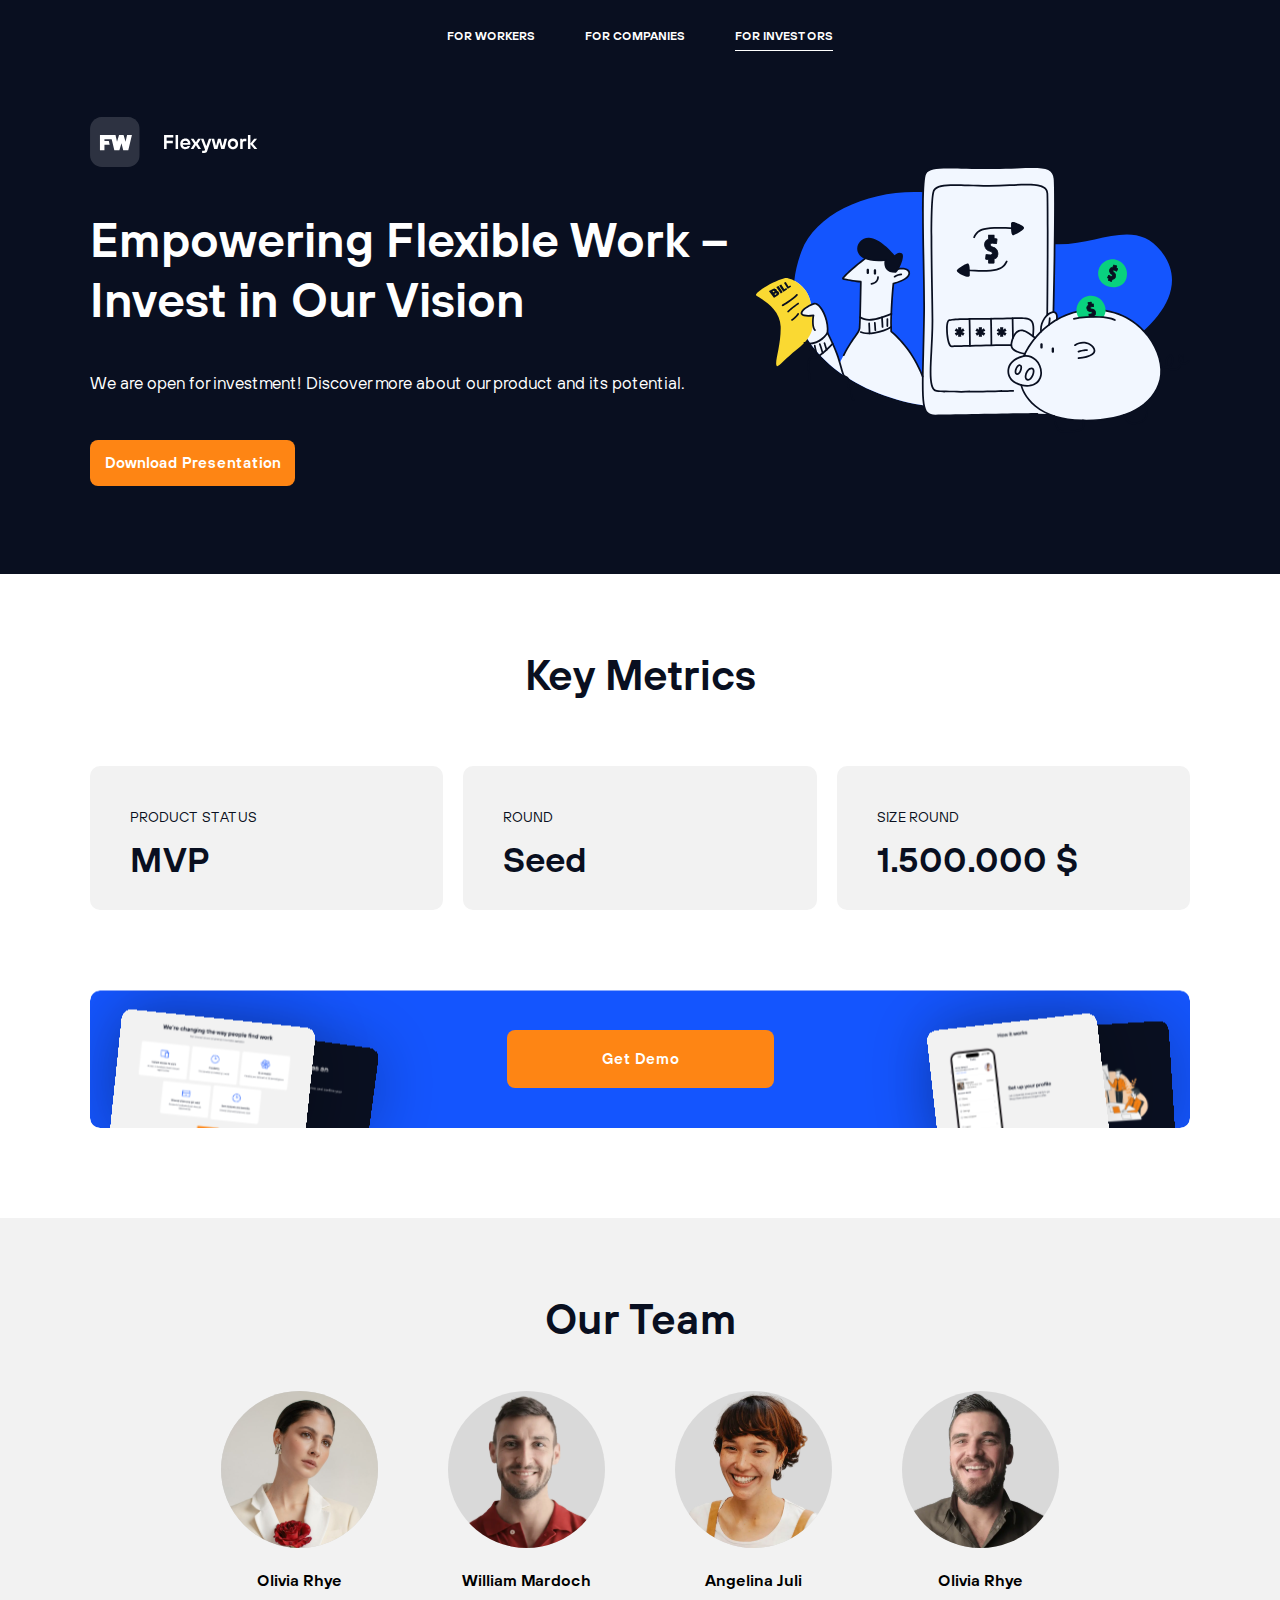
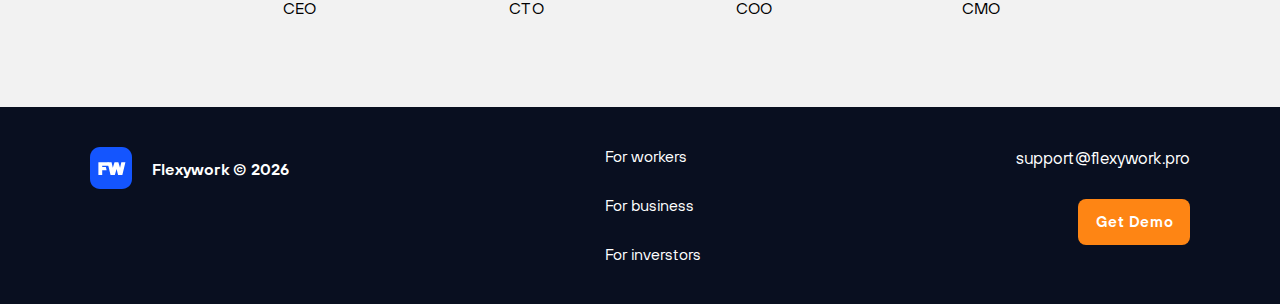
==== investors.html @ 7b8d2a70 "[init]: init" ====
<!DOCTYPE html>
<html lang="en">
<head>
	<meta charset="UTF-8">
	<meta name="viewport" content="width=device-width, initial-scale=1.0">
	<link rel="shortcut icon" href="./img/favicon.svg" type="image/x-icon">
	<title>For Investors</title>
	<link rel="stylesheet" href="./style.css">
	<link rel="stylesheet" href="./style/investors.css">
</head>
<body>

	<header class="header">
		<div class="container">
			<div class="header__inner">

				<a href="/" class="logo">
					<img src="./img/logo.svg" alt="logo">
				</a>

				<ul class="nav">
					<li class="nav__item"><a href="/#work">For Workers</a></li>
					<li class="nav__item"><a href="/#accelerate">For Companies</a></li>
					<li class="nav__item"><a href="/investors.html" class="active">For Investors</a></li>
				</ul>
	
				<div class="burger">
					<span></span>
					<span></span>
				</div>

			</div>
		</div>
	</header>
	
	<section class="main">
		<div class="container">
			<div class="main__inner">

				<div class="main__content">

					<div class="logo">
						<img src="./img/logo.svg" alt="logo">
					</div>

					<h1 class="main__title">
						Empowering Flexible Work – Invest in Our Vision
					</h1>

					<p class="main__desc">
						We are open for investment! Discover more about our product and its potential.
					</p>

					<div class="main__buttons">
						<a href="/" class="button">Download Presentation</a>
					</div>

				</div>

				<div class="main__img">
					<img src="./img/investors-main.svg" alt="">
				</div>

			</div>
		</div>
	</section>

	<section class="metrics section">
		<div class="container">
			<div class="metrics__inner">
				<h2 class="metrics__title section__title">Key Metrics</h2>

				<div class="metrics__list">
					<div class="metrics__item">
						<h4 class="metrics__item-title">Product Status</h4>

						<p class="metrics__item-text">MVP</p>
					</div>
					<div class="metrics__item">
						<h4 class="metrics__item-title">ROUND</h4>

						<p class="metrics__item-text">Seed</p>
					</div>
					<div class="metrics__item">
						<h4 class="metrics__item-title">SIze round</h4>

						<p class="metrics__item-text">1.500.000 $</p>
					</div>
				</div>

				<div class="metrics__presentation">
					<a href="/" class="button">
						Get Demo
					</a>
				</div>
			</div>
		</div>
	</section>

	<section class="team section">
		<div class="container">

			<div class="team__inner">
				<h2 class="team__title section__title">
					Our Team
				</h2>

				<div class="team__list">

					<div class="team__item">
						<div class="team__item-img">
							<img src="./img/team-1.svg" alt="team">
						</div>

						<h4 class="team__item-title">Olivia Rhye</h4>

						<p class="team__item-desc">CEO</p>
					</div>

					<div class="team__item">
						<div class="team__item-img">
							<img src="./img/team-2.svg" alt="team">
						</div>

						<h4 class="team__item-title">William Mardoch</h4>

						<p class="team__item-desc">CTO</p>
					</div>

					<div class="team__item">
						<div class="team__item-img">
							<img src="./img/team-3.svg" alt="team">
						</div>

						<h4 class="team__item-title">Angelina Juli</h4>

						<p class="team__item-desc">COO</p>
					</div>

					<div class="team__item">
						<div class="team__item-img">
							<img src="./img/team-4.svg" alt="team">
						</div>

						<h4 class="team__item-title">Olivia Rhye</h4>

						<p class="team__item-desc">CMO</p>
					</div>

				</div>

			</div>

		</div>
	</section>

	<footer class="footer">
		<div class="container">
			<div class="footer__inner">

				<div class="footer__copyright">
					<div class="footer__img">
						<img src="./img/footer.svg" alt="">
					</div>

					<p>Flexywork © <span>2024</span></p>
				</div>

				<ul class="footer__nav">
					<li class="footer__nav-item"><a href="/#work">For workers</a></li>
					<li class="footer__nav-item"><a href="/#accelerate">For business</a></li>
					<li class="footer__nav-item"><a href="/investors.html">For inverstors</a></li>
				</ul>

				<div class="footer__contact">
					<a href="mailto:support@flexywork.pro" class="footer__link">support@flexywork.pro</a>

					<a href="/" class="button">
						Get Demo
					</a>
				</div>

			</div>
		</div>
	</footer>

	<script src="./main.js"></script>

</body>
</html>
---- style.css ----
@font-face {
    font-family: "TT Hoves";
    src: url("./fonts/TTHoves-Regular.woff2") format("woff2");
    font-display: swap;
    font-weight: 400;
}

@font-face {
    font-family: "TT Hoves";
    src: url("./fonts/TTHoves-DemiBold.woff2") format("woff2");
    font-display: swap;
    font-weight: 600;
}

*,
*::before,
*::after {
    margin: 0;
    padding: 0;
    -webkit-box-sizing: border-box;
            box-sizing: border-box;
}

html {
    font-family: "TT Hoves";
    scroll-behavior: smooth;
    overflow-x: hidden;
}

html.overflow {
	overflow: hidden;
}

body {
    overflow-x: hidden;
}

button {
    font-family: "TT Hoves";
    outline: none;
    border: none;
    cursor: pointer;
}

input,
textarea,
select {
    font-family: "TT Hoves";
    outline: none;
}

ul,
li {
    list-style: none;
}

h1,
h2,
h3,
h4,
h5,
h6 {
    padding: 0;
    margin: 0;
}

p {
    font-weight: 400;
    padding: 0;
    margin: 0;
}

a,
a:visited,
a:hover,
a:active {
    text-decoration: none;
    outline: none;
}

.container {
	max-width: 1140px;
	padding: 0 20px;
	margin: 0 auto;
}

.section {
	padding: 90px 0;
}

.section__title {
	font-family: 'TT Hoves';
	font-weight: 600;
	font-size: 42px;
	line-height: 22px;
	text-align: center;
	color: #090F20;
}

.section__subtitle {
	font-family: 'TT Hoves';
	font-weight: 400;
	font-size: 15px;
	line-height: 22px;
	text-align: center;
	color: rgba(9, 15, 32, 0.7);
}

.button {
	display: -webkit-box;
	display: -ms-flexbox;
	display: flex;
	-webkit-box-align: center;
	    -ms-flex-align: center;
	        align-items: center;
	-webkit-box-pack: center;
	    -ms-flex-pack: center;
	        justify-content: center;
	text-align: center;
	height: 58px;
	
	background: #FE8514;
	border-radius: 8px;

	font-family: 'TT Hoves';
	font-weight: 600;
	font-size: 15px;
	line-height: 22px;
	color: #FFFFFF;
	-webkit-transition: all .3s ease;
	-o-transition: all .3s ease;
	transition: all .3s ease;
}

.button:hover {
	background: rgba(254,133,20, .8);
}

.button--white {
	background: #FFFFFF;
	color: #090F20;
}

.button--white:hover {
	background: rgba(254,255,255, .8);
}

.button--blue {
	background: #1455FE;
}

.button--blue:hover {
	background: rgba(20,85,254, .8);
}


.header {
	padding: 25px 0 23px;
	background: #1455FE;
}

.header__inner {
	display: -webkit-box;
	display: -ms-flexbox;
	display: flex;
	-webkit-box-align: center;
	    -ms-flex-align: center;
	        align-items: center;
	-webkit-box-pack: center;
	    -ms-flex-pack: center;
	        justify-content: center;
}

.header__inner .logo {
	display: none;
	margin-bottom: 0;
}

.nav {
	display: -webkit-box;
	display: -ms-flexbox;
	display: flex;
	-webkit-box-align: center;
	    -ms-flex-align: center;
	        align-items: center;
	-webkit-box-pack: center;
	    -ms-flex-pack: center;
	        justify-content: center;
	gap: 50px;
}

.nav__item a {
	position: relative;
	font-family: 'TT Hoves';
	font-weight: 600;
	font-size: 12px;
	line-height: 14px;
	text-transform: uppercase;
	color: #FFFFFF;
}

.nav__item a::before {
	content: "";
	position: absolute;
	left: 0;
	bottom: -8px;
	width: 0;
	height: 1px;
	background: #fff;
	-webkit-transition: all .3s ease;
	-o-transition: all .3s ease;
	transition: all .3s ease;
}

.nav__item a:hover::before {
	width: 100%;
}


.burger {
    display: none;
    position: relative;
    width: 40px;
    height: 40px;
	padding: 10px 5px;
    cursor: pointer;
	-webkit-transition: all .3s ease;
	-o-transition: all .3s ease;
	transition: all .3s ease;
}

.burger span {
    width: 100%;
    height: 2px;
    background: #fff;
    border-radius: 8px;
}

.burger::before {
    content: "";
    position: absolute;
    left: 50%;
    top: 50%;
    -webkit-transform: translate(-50%, -50%);
        -ms-transform: translate(-50%, -50%);
            transform: translate(-50%, -50%);
    width: calc(100% - 10px);
    height: 2px;
    background: #fff;
    border-radius: 8px;
}

.burger.close {
	width: 40px;
	height: 40px;
}

.burger.close span:nth-child(1) {
	-webkit-transform: rotate(45deg);
	    -ms-transform: rotate(45deg);
	        transform: rotate(45deg);
}

.burger.close span:nth-child(2) {
	-webkit-transform: rotate(-45deg);
	    -ms-transform: rotate(-45deg);
	        transform: rotate(-45deg);
}

.burger.close span {
	position: absolute;
	left: 0;
	top: 50%;
	background: #000;
}

.burger.close::before {
	display: none;
}


.main {
	padding: 50px 0 88px;
	background: #1455FE;
}

.main__inner {
	display: -webkit-box;
	display: -ms-flexbox;
	display: flex;
	-webkit-box-align: center;
	    -ms-flex-align: center;
	        align-items: center;
	-webkit-box-pack: justify;
	    -ms-flex-pack: justify;
	        justify-content: space-between;
	gap: 20px;
}

.main__content {
	display: -webkit-box;
	display: -ms-flexbox;
	display: flex;
	-webkit-box-orient: vertical;
	-webkit-box-direction: normal;
	    -ms-flex-direction: column;
	        flex-direction: column;
}

.logo {
	display: -webkit-box;
	display: -ms-flexbox;
	display: flex;
	margin-bottom: 43px;
	width: 168px;
}

.logo img {
	width: 100%;
	height: 100%;
}

.main__title {
	font-family: 'TT Hoves';
	font-weight: 600;
	font-size: 60px;
	line-height: 60px;
	color: #FFFFFF;
	margin-bottom: 43px;
}

.main__desc {
	font-family: 'TT Hoves';
	font-weight: 400;
	font-size: 17px;
	line-height: 20px;
	color: #FFFFFF;
	margin-bottom: 47px;
}

.main__buttons {
	display: -webkit-box;
	display: -ms-flexbox;
	display: flex;
	-webkit-box-align: center;
	    -ms-flex-align: center;
	        align-items: center;
	gap: 20px;
}

.main .button {
	width: 109px;
	height: 46px;
}

.main .button--white {
	width: 131px;
}


.about__inner {
	display: -webkit-box;
	display: -ms-flexbox;
	display: flex;
	text-align: center;
	-webkit-box-orient: vertical;
	-webkit-box-direction: normal;
	    -ms-flex-direction: column;
	        flex-direction: column;
}

.about__subtitle {
	margin-bottom: 30px;
}

.about__title {
	margin-bottom: 50px;
}

.about__desc {
	max-width: 746px;
	margin: 0 auto 40px;
	font-family: 'TT Hoves';
	font-weight: 400;
	font-size: 18px;
	line-height: 28px;
	color: #090F20;
}

.about .button {
	width: 161px;
	margin: 0 auto;
}


.advantages {
	background: #F2F2F2;
}

.advantages__title {
	margin-bottom: 30px;
}

.advantages__subtitle {
	margin-bottom: 60px;
}

.advantages__list {
	display: -webkit-box;
	display: -ms-flexbox;
	display: flex;
	text-align: center;
	-webkit-box-pack: center;
	    -ms-flex-pack: center;
	        justify-content: center;
	-ms-flex-wrap: wrap;
	    flex-wrap: wrap;
	gap: 20px;
	margin-bottom: 60px;
}

.advantages__item {
	width: calc(100% / 3 - 14px);
	display: -webkit-box;
	display: -ms-flexbox;
	display: flex;
	-webkit-box-align: center;
	    -ms-flex-align: center;
	        align-items: center;
	-webkit-box-orient: vertical;
	-webkit-box-direction: normal;
	    -ms-flex-direction: column;
	        flex-direction: column;
	padding: 40px 20px;
	background: #FFFFFF;
	border-radius: 10px;
}

.advantages__item-img {
	width: 74px;
	height: 74px;
	margin-bottom: 20px;
}

.advantages__item-img img {
	width: 100%;
	height: 100%;
}

.advantages__item-title {
	font-family: 'TT Hoves';
	font-weight: 600;
	font-size: 17px;
	line-height: 22px;
	color: #090F20;
	margin-bottom: 10px;
}

.advantages__item-desc {
	font-family: 'TT Hoves';
	font-weight: 400;
	font-size: 15px;
	line-height: 22px;
	color: #090F20;
}

.advantages .button {
	width: 161px;
	margin: 0 auto;
}


.accelerate {
	background: #090F20;
}

.accelerate__title {
	color: #fff;
	margin-bottom: 30px;
}

.accelerate__subtitle {
	color: #fff;
	margin-bottom: 70px;
}

.accelerate__content {
	display: -webkit-box;
	display: -ms-flexbox;
	display: flex;
	-webkit-box-align: center;
	    -ms-flex-align: center;
	        align-items: center;
	-webkit-box-pack: justify;
	    -ms-flex-pack: justify;
	        justify-content: space-between;
	gap: 78px;
}

.accelerate__items {
	display: -webkit-box;
	display: -ms-flexbox;
	display: flex;
	-webkit-box-orient: vertical;
	-webkit-box-direction: normal;
	    -ms-flex-direction: column;
	        flex-direction: column;
	gap: 20px;
}

.accelerate__item {
	display: -webkit-box;
	display: -ms-flexbox;
	display: flex;
	-webkit-box-orient: vertical;
	-webkit-box-direction: normal;
	    -ms-flex-direction: column;
	        flex-direction: column;
	padding: 30px;
	gap: 20px;
	background: #F2F2F2;
	border-radius: 20px;
}

.accelerate__item-title {
	font-family: 'TT Hoves';
	font-weight: 600;
	font-size: 22px;
	line-height: 22px;
	color: #090F20;
}

.accelerate__item-desc {
	font-family: 'TT Hoves';
	font-weight: 400;
	font-size: 15px;
	line-height: 22px;
	color: #090F20;
}

.accelerate__item .button {
	width: 137px;
	height: 46px;
}


.work {
	background: #F2F2F2;
}

.work__title {
	margin-bottom: 80px;
}

.work__list {
	display: -webkit-box;
	display: -ms-flexbox;
	display: flex;
	-webkit-box-orient: vertical;
	-webkit-box-direction: normal;
	    -ms-flex-direction: column;
	        flex-direction: column;
	gap: 80px;
	margin-bottom: 80px;
}

.work__item {
	display: -webkit-box;
	display: -ms-flexbox;
	display: flex;
	-webkit-box-align: center;
	    -ms-flex-align: center;
	        align-items: center;
	gap: 70px;
}

.work__item-title {
	font-family: 'TT Hoves';
	font-weight: 600;
	font-size: 42px;
	line-height: 42px;
	color: #090F20;
	margin-bottom: 30px;
}

.work__item-desc {
	font-family: 'TT Hoves';
	font-weight: 400;
	font-size: 20px;
	line-height: 28px;
	color: #090F20;
}

.work .button {
	width: 226px;
	margin: 0 auto;
}


.platform {
	position: relative;
	z-index: 1;
}

.platform__title {
	margin-bottom: 80px;
}

.video__player {
	margin-bottom: 80px;
}

.video__player-preview {
	pointer-events: none;
}

.video__player-preview,
.video__player iframe {
    width: 100%;
    height: 618px;
    position: relative;
    border-radius: 10px;
    overflow: hidden;
}

.video__player-preview img {
    width: 100%;
    height: 100%;
    -o-object-fit: cover;
       object-fit: cover;
}

.video__player-preview:after {
    content: url("data:image/svg+xml,%3Csvg width='27' height='32' viewBox='0 0 27 32' fill='none' xmlns='http://www.w3.org/2000/svg'%3E%3Cpath d='M0.5 2V30C0.499912 30.3114 0.582906 30.6171 0.740418 30.8857C0.89793 31.1543 1.12425 31.3761 1.39604 31.528C1.66783 31.6799 1.97524 31.7566 2.28655 31.7501C2.59786 31.7436 2.90179 31.6542 3.167 31.491L25.917 17.491C26.1718 17.3344 26.3822 17.1152 26.5282 16.8542C26.6742 16.5931 26.7508 16.2991 26.7508 16C26.7508 15.7009 26.6742 15.4069 26.5282 15.1459C26.3822 14.8848 26.1718 14.6656 25.917 14.509L3.167 0.509005C2.90179 0.345843 2.59786 0.256396 2.28655 0.249893C1.97524 0.243391 1.66783 0.320067 1.39604 0.472011C1.12425 0.623956 0.89793 0.845665 0.740418 1.11427C0.582906 1.38287 0.499912 1.68863 0.5 2Z' fill='black'/%3E%3C/svg%3E%0A");
    position: absolute;
    top: 50%;
    left: 50%;
    z-index: 2;
    cursor: pointer;
    -webkit-transform: translate(-50%, -50%);
        -ms-transform: translate(-50%, -50%);
            transform: translate(-50%, -50%);
    pointer-events: all;
    background-color: rgba(255, 255, 255, 0.8);
    display: -webkit-box;
    display: -ms-flexbox;
    display: flex;
    -webkit-box-align: center;
        -ms-flex-align: center;
            align-items: center;
    -webkit-box-pack: center;
        -ms-flex-pack: center;
            justify-content: center;
    width: 100px;
    height: 100px;
    border-radius: 50%;
    padding-left: 6px;
    padding-top: 3px;
}

.video__player .deactivate {
    display: none;
}

.platform .button {
	width: 161px;
	margin: 0 auto;
}


.ai-section {
	background: #090F20;
}

.ai-section__inner {
	display: -webkit-box;
	display: -ms-flexbox;
	display: flex;
	-webkit-box-align: center;
	    -ms-flex-align: center;
	        align-items: center;
	-webkit-box-pack: justify;
	    -ms-flex-pack: justify;
	        justify-content: space-between;
	gap: 80px;
}

.ai-section__img {
	position: relative;
	width: 379px;
	height: 379px;
}

.ai-section__img::before {
	content: "";
	position: absolute;
	left: 50%;
	top: 50%;
	-webkit-transform: translate(-50%, -50%);
	    -ms-transform: translate(-50%, -50%);
	        transform: translate(-50%, -50%);
	background: center / cover no-repeat url(./img/ai.svg);
	width: 1060px;
	height: 1060px;
}

.ai-section__img img {
	width: 100%;
	height: 100%;
}

.ai-section__content {
	position: relative;
	max-width: 641px;
	display: -webkit-box;
	display: -ms-flexbox;
	display: flex;
	-webkit-box-orient: vertical;
	-webkit-box-direction: normal;
	    -ms-flex-direction: column;
	        flex-direction: column;
	gap: 30px;
}

.ai-section__title {
	text-align: left;
	line-height: 52px;
	color: #FFFFFF;
}

.ai-section__desc {
	font-family: 'TT Hoves';
	font-weight: 400;
	font-size: 20px;
	line-height: 28px;
	color: #FFFFFF;
}

.ai-section__content .button {
	width: 161px;
}


.features {
	position: relative;
	z-index: 1;
}

.features__title {
	margin-bottom: 20px;
}

.features__subtitle {
	margin-bottom: 60px;
	font-family: 'TT Hoves';
	font-weight: 400;
	font-size: 17px;
	line-height: 22px;
	text-align: center;
	color: #090F20;
}

.features__list {
	display: -webkit-box;
	display: -ms-flexbox;
	display: flex;
	-ms-flex-wrap: wrap;
	    flex-wrap: wrap;
	gap: 20px;
	max-width: 900px;
	margin: 0 auto;
}

.features__item {
	width: calc(100% / 2 - 10px);
	display: -webkit-box;
	display: -ms-flexbox;
	display: flex;
	-webkit-box-align: center;
	    -ms-flex-align: center;
	        align-items: center;
	-webkit-box-orient: vertical;
	-webkit-box-direction: normal;
	    -ms-flex-direction: column;
	        flex-direction: column;
	-webkit-box-pack: center;
	    -ms-flex-pack: center;
	        justify-content: center;
	padding: 40px 20px;
	gap: 20px;
	background: #F9F9F9;
	border-radius: 10px;
	text-align: center;
}

.features__item-num {
	display: -webkit-box;
	display: -ms-flexbox;
	display: flex;
	-webkit-box-align: center;
	    -ms-flex-align: center;
	        align-items: center;
	-webkit-box-pack: center;
	    -ms-flex-pack: center;
	        justify-content: center;
	width: 77px;
	height: 77px;
	background: #FFFFFF;
	border-radius: 20px;

	font-family: 'TT Hoves';
	font-weight: 800;
	font-size: 52px;
	line-height: 22px;
	color: #1455FE;
}

.features__item-title {
	font-family: 'TT Hoves';
	font-weight: 600;
	font-size: 22px;
	line-height: 22px;
	color: #090F20;
}

.features__item-desc {
	max-width: 313px;
	margin: 0 auto;
	font-family: 'TT Hoves';
	font-weight: 400;
	font-size: 17px;
	line-height: 22px;
	color: #090F20;
}



.prospects {
	background: #1455FE;
}

.prospects__inner {
	display: -webkit-box;
	display: -ms-flexbox;
	display: flex;
	-webkit-box-align: center;
	    -ms-flex-align: center;
	        align-items: center;
	-webkit-box-pack: justify;
	    -ms-flex-pack: justify;
	        justify-content: space-between;
	gap: 24px;
}

.prospects__title {
	text-align: left;
	color: #fff;
	margin-bottom: 30px;

	line-height: 42px;
}

.prospects__subtitle {
	color: #FFFFFF;
	margin-bottom: 40px;
	text-align: left;
}

.prospects .button {
	width: 216px;
}

.prospects__img {
	max-width: 324px;
	height: 236px;
}

.prospects__img img {
	width: 100%;
	height: 100%;
}


.faq {
	padding: 50px 0;
}

.faq__img {
	max-width: 617px;
	max-height: 396px;
	margin: 0 auto;
}

.faq__img img {
	width: 100%;
	height: 100%;
}


.footer {
	padding: 40px 0px;
	background: #090F20;
}

.footer__inner {
	display: -webkit-box;
	display: -ms-flexbox;
	display: flex;
	-webkit-box-align: start;
	    -ms-flex-align: start;
	        align-items: flex-start;
	-webkit-box-pack: justify;
	    -ms-flex-pack: justify;
	        justify-content: space-between;
}

.footer__copyright {
	display: -webkit-box;
	display: -ms-flexbox;
	display: flex;
	-webkit-box-align: center;
	    -ms-flex-align: center;
	        align-items: center;
	gap: 20px;
}

.footer__copyright p {
	font-family: 'TT Hoves';
	font-weight: 600;
	font-size: 16px;
	line-height: 19px;
	color: #FFFFFF;
}

.footer__nav {
	display: -webkit-box;
	display: -ms-flexbox;
	display: flex;
	-webkit-box-orient: vertical;
	-webkit-box-direction: normal;
	    -ms-flex-direction: column;
	        flex-direction: column;
	gap: 30px;
}

.footer__nav-item a {
	font-family: 'TT Hoves';
	font-weight: 400;
	font-size: 16px;
	line-height: 19px;
	color: #FFFFFF;
}

.footer .button {
	width: 112px;
	height: 46px;
}

.footer__contact {
	display: -webkit-box;
	display: -ms-flexbox;
	display: flex;
	-webkit-box-align: end;
	    -ms-flex-align: end;
	        align-items: flex-end;
	-webkit-box-orient: vertical;
	-webkit-box-direction: normal;
	    -ms-flex-direction: column;
	        flex-direction: column;
	gap: 30px;
}

.footer__link {
	font-family: 'TT Hoves';
	font-weight: 400;
	font-size: 17px;
	line-height: 22px;
	color: #FFFFFF;
}

@media screen and (max-width: 1200px) {
	.work__item {
		gap: 20px;
	}
}

@media screen and (max-width: 992px) {
	.video__player-preview,
	.video__player iframe {
		height: 520px;
	}

	.main__inner,
	.accelerate__content {
		-webkit-box-orient: vertical;
		-webkit-box-direction: normal;
		    -ms-flex-direction: column;
		        flex-direction: column;
	}

	.advantages__title {
		line-height: 42px;
	}

	.accelerate__img {
		max-width: 498px;
	}

	.accelerate__img img {
		width: 100%;
		height: 100%;
	}

	.advantages__item {
		width: calc(100% / 2 - 10px);
	}

	.work__list {
		gap: 40px;
	}

	.work__item {
		-webkit-box-orient: vertical;
		-webkit-box-direction: reverse;
		    -ms-flex-direction: column-reverse;
		        flex-direction: column-reverse;
		text-align: center;
	}

	.work__item-title {
		margin-bottom: 20px;
	}

	.work__item-img {
		width: 320px;
		height: 600px;
	}

	.work__item-img img {
		width: 100%;
		height: 100%;
	}

	.ai-section__inner {
		-webkit-box-orient: vertical;
		-webkit-box-direction: reverse;
		    -ms-flex-direction: column-reverse;
		        flex-direction: column-reverse;
		-webkit-box-align: start;
		    -ms-flex-align: start;
		        align-items: flex-start;
		gap: 40px;
	}

	.ai-section__img,
	.prospects__img {
		margin: 0 auto;
	}

	.prospects__inner {
		-webkit-box-orient: vertical;
		-webkit-box-direction: normal;
		    -ms-flex-direction: column;
		        flex-direction: column;
		-webkit-box-align: start;
		    -ms-flex-align: start;
		        align-items: flex-start;
	}
}

@media screen and (max-width: 768px) {
	.burger {
		display: -webkit-box;
		display: -ms-flexbox;
		display: flex;
		-webkit-box-align: center;
		    -ms-flex-align: center;
		        align-items: center;
		-webkit-box-orient: vertical;
		-webkit-box-direction: normal;
		    -ms-flex-direction: column;
		        flex-direction: column;
		-webkit-box-pack: justify;
		    -ms-flex-pack: justify;
		        justify-content: space-between;
	}

	.nav {
		position: absolute;
        top: -1000%;
        left: 0;
        width: 100%;
        height: 100dvh;
        background: #fff;
        -webkit-box-orient: vertical;
        -webkit-box-direction: normal;
            -ms-flex-direction: column;
                flex-direction: column;
		-webkit-transition: all .3s ease;
		-o-transition: all .3s ease;
		transition: all .3s ease;
	}

	.nav.nav--active {
		top: 0;
	}

	.nav__item a {
		color: #000;
	}

	.header__inner {
		-webkit-box-pack: justify;
		    -ms-flex-pack: justify;
		        justify-content: space-between;
	}

	.header__inner .logo {
		display: -webkit-box;
		display: -ms-flexbox;
		display: flex;
	}

	.main__content .logo {
		display: none;
	}
	
	.section {
		padding: 45px 0;
	}

	.section__title {
		font-size: 30px;
		line-height: 38px;
	}

	.main {
		padding: 30px 0 45px;
	}

	.main__title {
		font-size: 40px;
		line-height: 40px;
	}

	.about__title,
	.advantages__subtitle,
	.accelerate__subtitle {
		margin-bottom: 30px;
	}

	.about__desc {
		font-size: 16px;
		line-height: 24px;
	}

	.button {
		height: 46px;
	}

	.advantages__title {
		margin-bottom: 20px;
	}

	.work__list,
	.platform__title,
	.features__subtitle,
	.video__player {
		margin-bottom: 40px;
	}

	.work__title {
		margin-bottom: 20px;
		font-size: 24px;
		line-height: 30px;
	}

	.work__item-title {
		font-size: 30px;
		line-height: 36px;
	}

	.work__item-desc {
		font-size: 16px;
		line-height: 20px;
	}

	.features__list {
		-webkit-box-orient: vertical;
		-webkit-box-direction: normal;
		    -ms-flex-direction: column;
		        flex-direction: column;
	}

	.features__item {
		width: 100%;
	}

	.features__item-num {
		width: 64px;
		height: 64px;
		font-size: 36px;
	}

	.features__item-title {
		font-size: 20px;
		line-height: 22px;
	}

	.features__item-desc {
		font-size: 14px;
		line-height: 20px;
	}

	.video__player-preview,
	.video__player iframe {
		height: 400px;
	}

	.video__player-preview:after {
		width: 80px;
		height: 80px;
	}
}

@media screen and (max-width: 600px) {
	.main__img {
		max-width: 435px;
	}
	
	.main__img img {
		width: 100%;
		height: 100%;
	}

	.advantages__list {
		-webkit-box-orient: vertical;
		-webkit-box-direction: normal;
		    -ms-flex-direction: column;
		        flex-direction: column;
		margin-bottom: 40px;
	}

	.advantages__item {
		width: 100%;
		padding: 30px 20px;
	}

	.footer__inner {
		-webkit-box-orient: vertical;
		-webkit-box-direction: normal;
		    -ms-flex-direction: column;
		        flex-direction: column;
		gap: 30px;
	}

	.footer__contact {
		-webkit-box-align: start;
		    -ms-flex-align: start;
		        align-items: flex-start;
	}
}

@media screen and (max-width: 480px) {
	.work__item-img {
		width: 250px;
		height: 380px;
	}

	.work__item-title br,
	.work__item-desc br {
		display: none;
	}

	.ai-section__img {
		width: 260px;
		height: 260px;
	}

	.ai-section__img::before {
		width: 660px;
		height: 660px;
	}
}
---- style/investors.css ----
.header {
	background: #090F20;
}

.nav__item a.active::before {
	width: 100%;
}

.main {
	background: #090F20;
}

.main__title {
	font-family: 'TT Hoves';
	font-weight: 600;
	font-size: 48px;
	line-height: 60px;
	color: #FFFFFF;
}

.main .button {
	width: 205px;
}


.metrics__title {
	margin-bottom: 80px;
}

.metrics__list {
	display: -webkit-box;
	display: -ms-flexbox;
	display: flex;
	gap: 20px;
	margin-bottom: 80px;
}

.metrics__item {
	width: calc(100% / 3 - 10px);
	display: -webkit-box;
	display: -ms-flexbox;
	display: flex;
	-webkit-box-orient: vertical;
	-webkit-box-direction: normal;
	    -ms-flex-direction: column;
	        flex-direction: column;
	padding: 40px;
	gap: 20px;
	background: #F2F2F2;
	border-radius: 10px;
}

.metrics__item-title {
	font-family: 'TT Hoves';
	font-weight: 500;
	font-size: 14px;
	line-height: 22px;
	text-transform: uppercase;
	color: #090F20;
}

.metrics__item-text {
	font-family: 'TT Hoves';
	font-weight: 600;
	font-size: 35px;
	line-height: 22px;
	color: #090F20;
}

.metrics__presentation {
	padding: 40px;
	border-radius: 10px;
	background: center / cover no-repeat url(../img//presentation.svg);
}

.metrics__presentation .button {
	max-width: 267px;
	margin: 0 auto;
}


.team {
	background: #F2F2F2;
}

.team__title {
	margin-bottom: 60px;
}

.team__list {
	display: -webkit-box;
	display: -ms-flexbox;
	display: flex;
	-webkit-box-align: center;
	    -ms-flex-align: center;
	        align-items: center;
	-webkit-box-pack: center;
	    -ms-flex-pack: center;
	        justify-content: center;
	gap: 70px;
	max-width: 838px;
	margin: 0 auto;
}

.team__item {
	display: -webkit-box;
	display: -ms-flexbox;
	display: flex;
	text-align: center;
	-webkit-box-align: center;
	    -ms-flex-align: center;
	        align-items: center;
	-webkit-box-orient: vertical;
	-webkit-box-direction: normal;
	    -ms-flex-direction: column;
	        flex-direction: column;
}

.team__item-img {
	margin-bottom: 20px;
}

.team__item-title {
	margin-bottom: 10px;
}

@media screen and (max-width: 992px) {
	.metrics__title,
	.metrics__list,
	.team__title {
		margin-bottom: 40px;
	}

	.metrics__list {
		-webkit-box-orient: vertical;
		-webkit-box-direction: normal;
		    -ms-flex-direction: column;
		        flex-direction: column;
	}

	.metrics__item {
		width: 100%;
		padding: 40px 20px;
	}

	.team__list {
		gap: 40px;
	}
}

@media screen and (max-width: 768px) {
	.main__title {
		font-size: 40px;
		line-height: 40px;
	}

	.team__list {
		-ms-flex-wrap: wrap;
		    flex-wrap: wrap;
	}

	.team__item {
		width: calc(100% / 2 - 20px);
	}
}

@media screen and (max-width: 440px) {
	.team__list {
		-webkit-box-orient: vertical;
		-webkit-box-direction: normal;
		    -ms-flex-direction: column;
		        flex-direction: column;
		gap: 30px;
	}

	.team__item {
		width: 100%;
	}
}
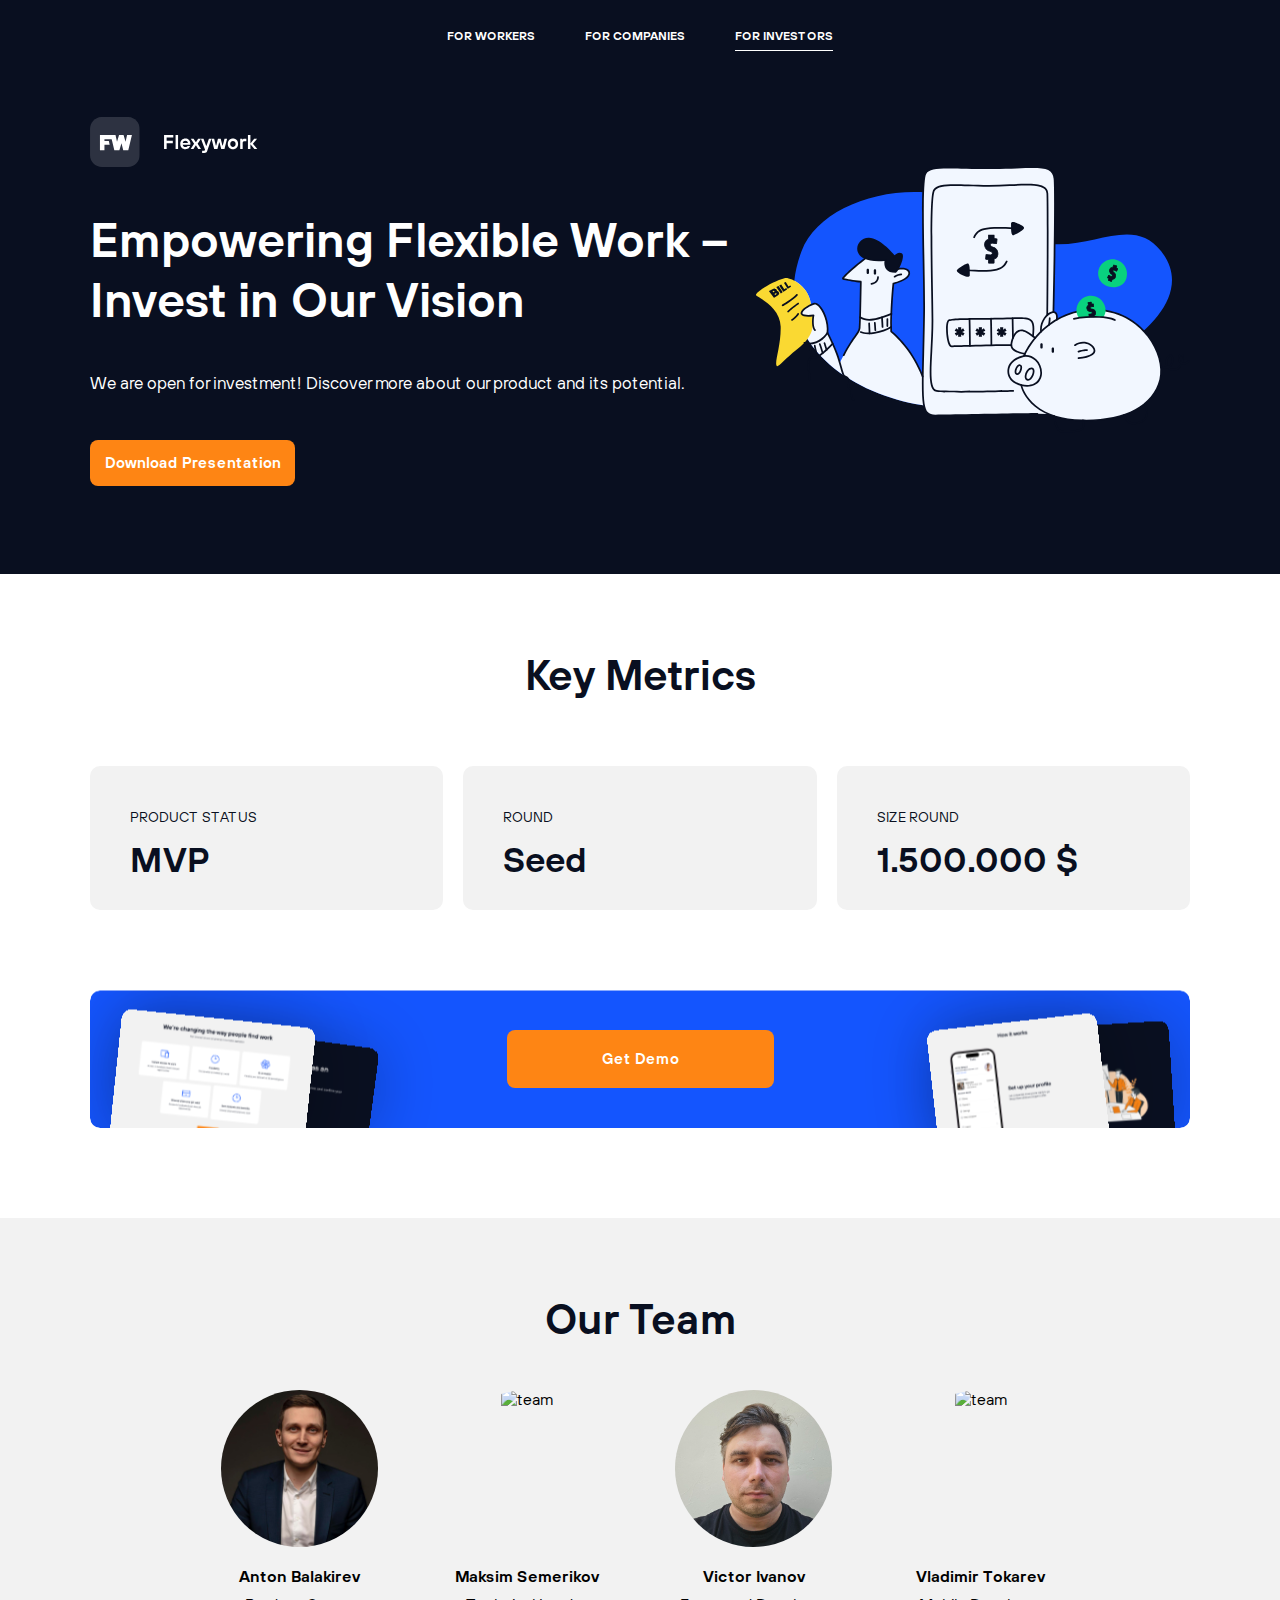
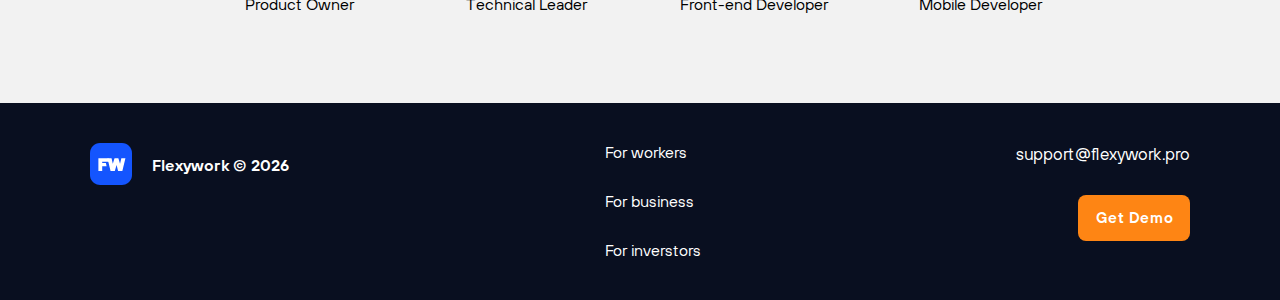
==== commit 65211ef2: "[feat]: add new slider" ====
--- a/investors.html
+++ b/investors.html
@@ -89,7 +89,7 @@
 				</div>
 
 				<div class="metrics__presentation">
-					<a href="/" class="button">
+					<a href="mailto:support@flexywork.pro" class="button">
 						Get Demo
 					</a>
 				</div>
@@ -109,42 +109,42 @@
 
 					<div class="team__item">
 						<div class="team__item-img">
-							<img src="./img/team-1.svg" alt="team">
+							<img src="./img/team-1.jpg" alt="team">
 						</div>
 
-						<h4 class="team__item-title">Olivia Rhye</h4>
+						<h4 class="team__item-title">Anton Balakirev</h4>
 
-						<p class="team__item-desc">CEO</p>
+						<p class="team__item-desc">Product Owner</p>
 					</div>
 
 					<div class="team__item">
 						<div class="team__item-img">
-							<img src="./img/team-2.svg" alt="team">
+							<img src="./img/team-2.JPG" alt="team">
 						</div>
 
-						<h4 class="team__item-title">William Mardoch</h4>
+						<h4 class="team__item-title">Maksim Semerikov</h4>
 
-						<p class="team__item-desc">CTO</p>
+						<p class="team__item-desc">Technical Leader</p>
 					</div>
 
 					<div class="team__item">
 						<div class="team__item-img">
-							<img src="./img/team-3.svg" alt="team">
+							<img src="./img/team-3.JPG" alt="team">
 						</div>
 
-						<h4 class="team__item-title">Angelina Juli</h4>
+						<h4 class="team__item-title">Victor Ivanov</h4>
 
-						<p class="team__item-desc">COO</p>
+						<p class="team__item-desc">Front-end Developer</p>
 					</div>
 
 					<div class="team__item">
 						<div class="team__item-img">
-							<img src="./img/team-4.svg" alt="team">
+							<img src="./img/team-4.jpg" alt="team">
 						</div>
 
-						<h4 class="team__item-title">Olivia Rhye</h4>
+						<h4 class="team__item-title">Vladimir Tokarev</h4>
 
-						<p class="team__item-desc">CMO</p>
+						<p class="team__item-desc">Mobile Developer</p>
 					</div>
 
 				</div>
@@ -175,7 +175,7 @@
 				<div class="footer__contact">
 					<a href="mailto:support@flexywork.pro" class="footer__link">support@flexywork.pro</a>
 
-					<a href="/" class="button">
+					<a href="mailto:support@flexywork.pro" class="button">
 						Get Demo
 					</a>
 				</div>
--- a/style.css
+++ b/style.css
@@ -885,15 +885,46 @@
 	padding: 50px 0;
 }
 
-.faq__img {
+.faq__list {
 	max-width: 617px;
-	max-height: 396px;
+	display: flex;
+	flex-direction: column;
 	margin: 0 auto;
-}
-
-.faq__img img {
-	width: 100%;
-	height: 100%;
+	gap: 22px;
+}
+
+.faq__item {
+	display: flex;
+	flex-direction: column;
+	gap: 20px;
+}
+
+.faq__item-question {
+	max-width: 467px;
+	width: fit-content;
+	display: flex;
+	padding: 12px 20px;
+	background: #1455FE;
+	border-radius: 10px 10px 10px 0px;
+}
+
+.faq__item-answer {
+	max-width: 467px;
+	width: fit-content;
+	display: flex;
+	padding: 16px 20px;
+	gap: 10px;
+	background: #090F20;
+	border-radius: 10px 10px 0px 10px;
+	margin-left: auto;
+}
+
+.faq__item p {
+	font-family: 'TT Hoves';
+	font-weight: 400;
+	font-size: 17px;
+	line-height: 22px;
+	color: #FFFFFF;
 }
 
 
@@ -1261,6 +1292,13 @@
 	}
 }
 
+@media screen and (max-width: 520px) {
+	.faq__item-answer,
+	.faq__item-question {
+		max-width: calc(100% - 20px);
+	}
+}
+
 @media screen and (max-width: 480px) {
 	.work__item-img {
 		width: 250px;
--- a/style/investors.css
+++ b/style/investors.css
@@ -117,7 +117,21 @@
 }
 
 .team__item-img {
+	width: 157px;
+	height: 157px;
+	border-radius: 50%;
 	margin-bottom: 20px;
+	overflow: hidden;
+}
+
+.team__item-img img {
+	width: 100%;
+	height: 100%;
+	object-fit: cover;
+}
+
+.team__item:nth-child(4) img {
+	object-position: 0 -10px;
 }
 
 .team__item-title {
